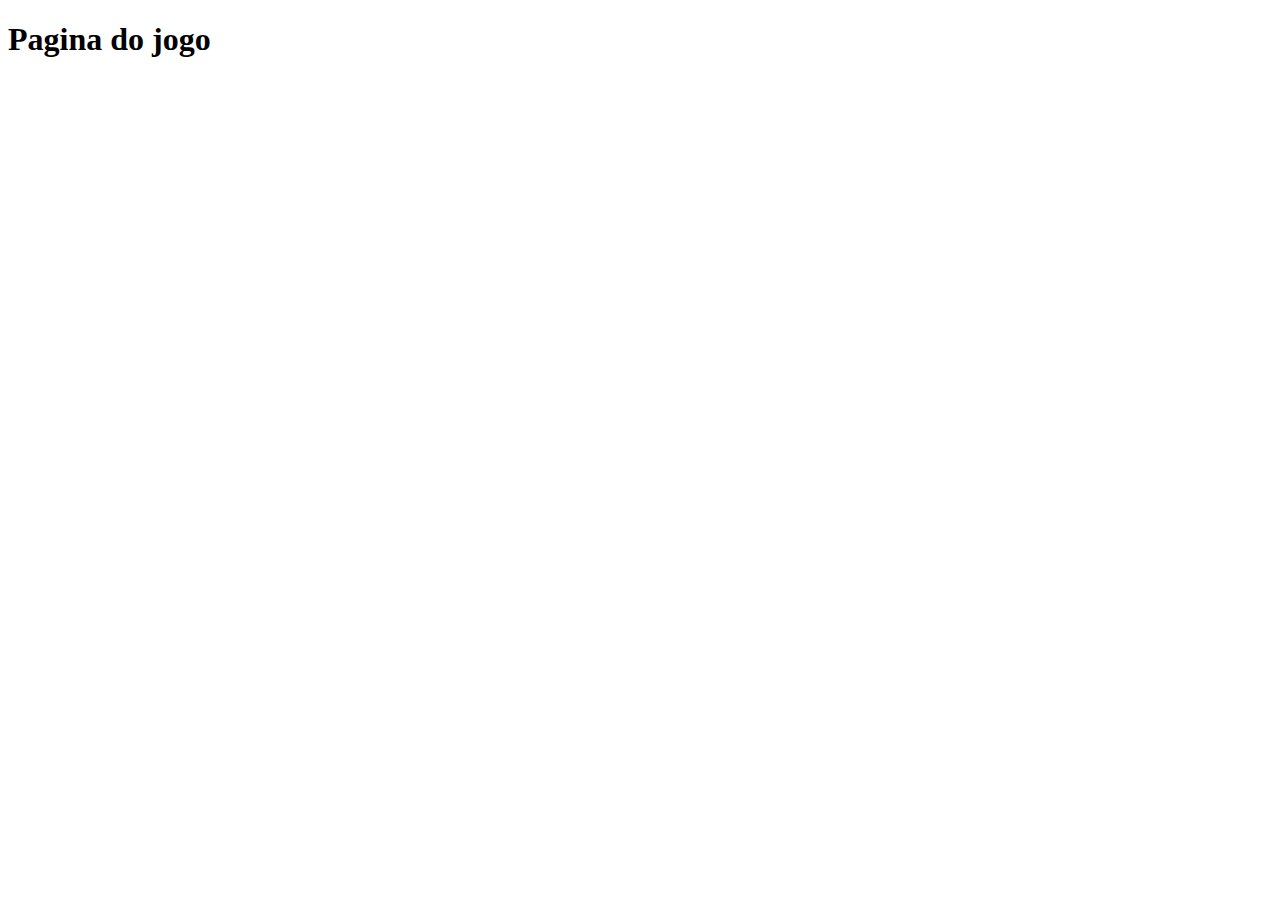
==== pages/game.html @ e16d5294 "add login" ====
<!DOCTYPE html>
<html lang="en">
<head>
    <meta charset="UTF-8">
    <meta name="viewport" content="width=device-width, initial-scale=1.0">
    <title>Document</title>
</head>
<body>
    <h1>Pagina do jogo
    </h1>
</body>
</html>
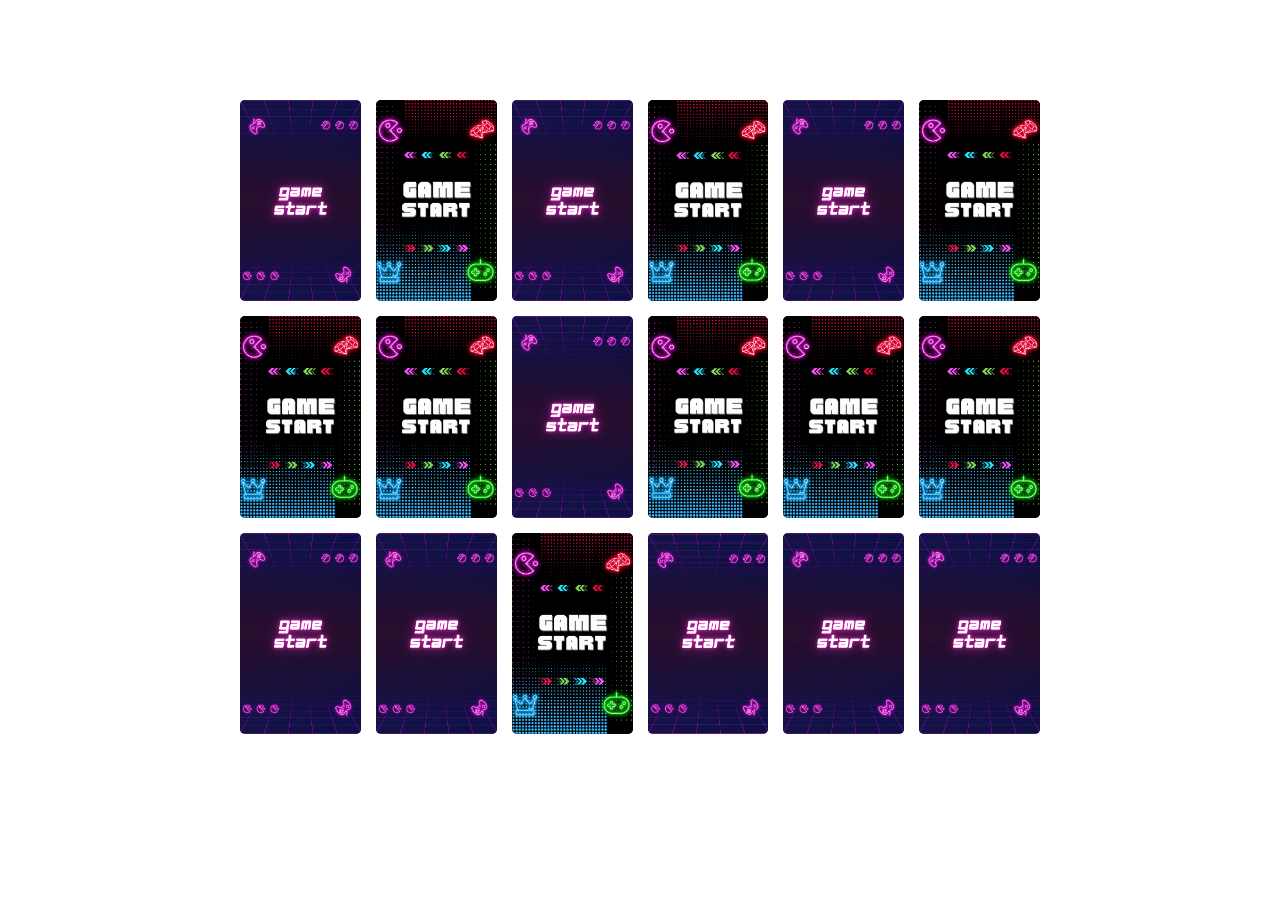
==== commit 0ff714d9: "Subindo cartas preparadas" ====
--- a/pages/game.html
+++ b/pages/game.html
@@ -3,10 +3,17 @@
 <head>
     <meta charset="UTF-8">
     <meta name="viewport" content="width=device-width, initial-scale=1.0">
-    <title>Document</title>
+
+    <link rel="stylesheet" href="../css/reset.css">
+    <link rel="stylesheet" href="../css/game.css">
+
+    <script defer src="../js/game.js"></script>
+
+    <title>Test Memory</title>
 </head>
 <body>
-    <h1>Pagina do jogo
-    </h1>
+    <div class="grid">
+        </div>
+    </div>
 </body>
 </html>--- a/css/game.css
+++ b/css/game.css
@@ -0,0 +1,49 @@
+.grid{
+    display: grid;
+    grid-template-columns: repeat(6,1fr);
+    width: 100%;
+    gap: 15px;
+    max-width: 800px;
+    margin: 100px auto;
+}
+.card{
+aspect-ratio: 3/5;
+ width: 100%;
+ background-color: #333;
+ border-radius: 5px;
+ position: relative;
+ transition: all 400ms ease;
+ transform-style:preserve-3d;
+ backface-visibility: hidden;
+}
+.face{
+    width: 100%;
+    height: 100%;
+    position: absolute;
+    background-size: cover;
+    background-position: center;
+    border: 2px;
+    border-radius: 5px;
+    backface-visibility: hidden;
+}
+.front{
+    transform: rotateY(180deg);
+}
+.back{
+    background-image: url('../images/trás_tipo.png');
+    backface-visibility: hidden;
+}
+
+.backText{
+    background-image: url('../images/trás_texto.png');
+    backface-visibility: hidden;
+}
+
+.frontText{
+    transform: rotateY(180deg);
+}
+
+.card:hover, .card:focus {
+    transform: rotateY(180deg) scale3d(1.4, 1.4, 6); /* Aumenta o tamanho da card quando hover ou focus */
+    z-index: 10; /* Coloca a card acima das outras ao crescer */
+}
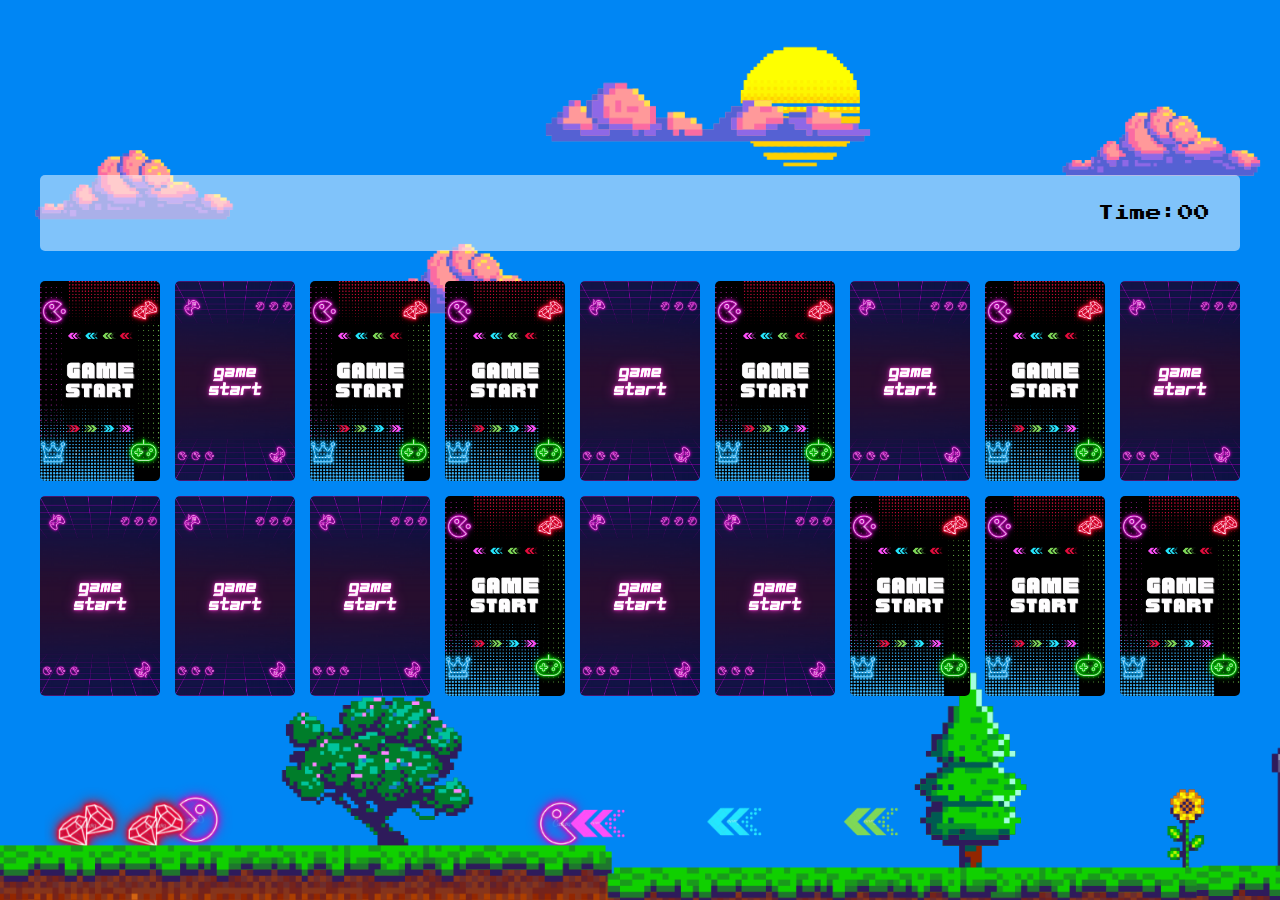
==== commit 013d3270: "subindo atualização do jogo referente a designer" ====
--- a/pages/game.html
+++ b/pages/game.html
@@ -11,9 +11,15 @@
 
     <title>Test Memory</title>
 </head>
-<body>
-    <div class="grid">
+<body class="body">
+    <main>
+        <header>
+            <span class="player"></span>
+            <span>Time:<span class="time">00</span></span>
+        </header>
+        <div class="grid">
+            </div>
         </div>
-    </div>
+    </main>
 </body>
 </html>--- a/css/game.css
+++ b/css/game.css
@@ -1,15 +1,36 @@
+main{
+    display: flex;
+    flex-direction: column;
+    width: 100%;
+    background-image: url('../images/gamestart2.png');
+    background-size: cover;
+    min-height: 100vh;
+    align-items: center;
+    justify-content: center;
+    padding: 20px 20px 50px;
+}
+header{
+    display: flex;
+    align-items: center;
+    justify-content: space-between;
+    width: 100%;
+    max-width: 1200px;
+    padding: 30px;
+    margin: 0 0 30px;
+    border-radius: 5px;
+    background-color: rgb( 255, 255,255 , 0.5);
+}
 .grid{
     display: grid;
-    grid-template-columns: repeat(6,1fr);
+    grid-template-columns: repeat(9,1fr);
     width: 100%;
     gap: 15px;
-    max-width: 800px;
-    margin: 100px auto;
+    max-width: 1200px;
+    margin: 0 auto;
 }
 .card{
 aspect-ratio: 3/5;
  width: 100%;
- background-color: #333;
  border-radius: 5px;
  position: relative;
  transition: all 400ms ease;
@@ -43,7 +64,21 @@
     transform: rotateY(180deg);
 }
 
-.card:hover, .card:focus {
+.reveal-card{
+
     transform: rotateY(180deg) scale3d(1.4, 1.4, 6); /* Aumenta o tamanho da card quando hover ou focus */
     z-index: 10; /* Coloca a card acima das outras ao crescer */
+
 }
+.diseble-card{
+    filter: saturate();
+    opacity: 0.5;
+    transform: scale(0.7); /* Diminui o tamanho da carta */
+    transition: all 2s ease-in-out;
+}
+.body{
+    background-image: url("/images/gamestart2.png");
+    background-size: 100% 100%;
+    background-repeat: no-repeat;
+}
+
